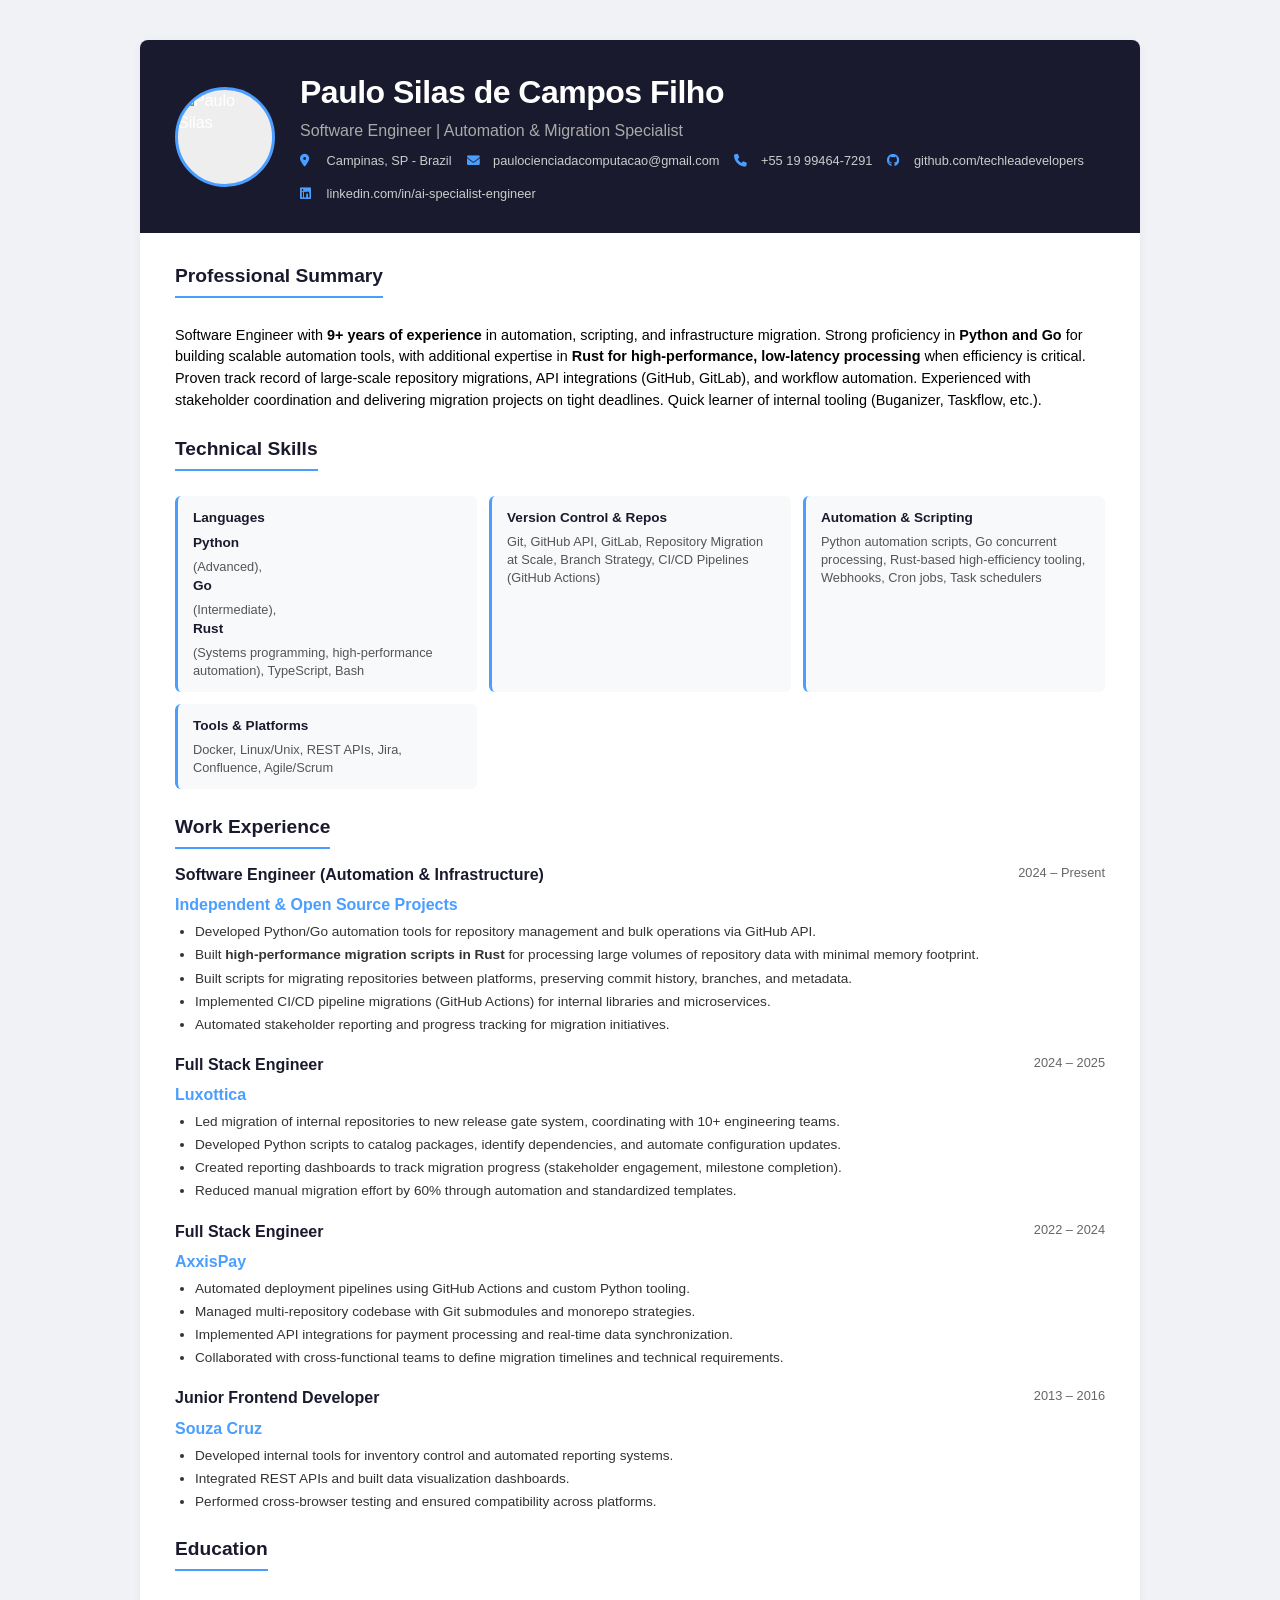
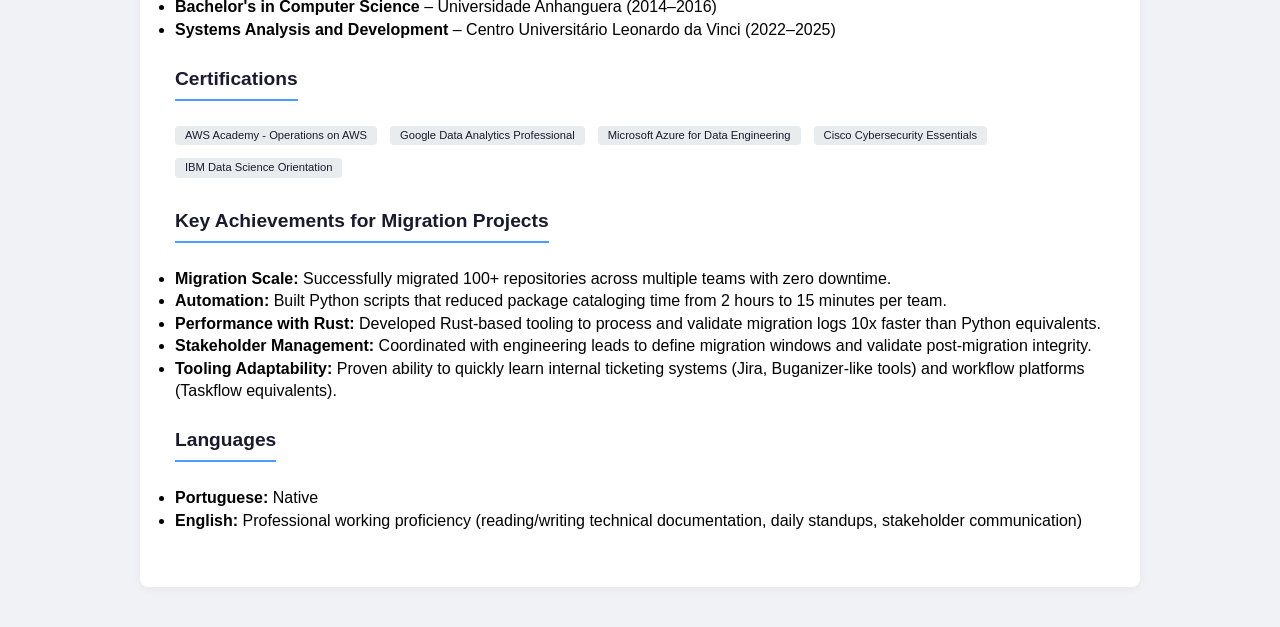
==== curri.html @ 2007a88d "chore: update curri.html" ====
<!DOCTYPE html>
<html lang="en">
<head>
    <meta charset="UTF-8">
    <meta name="viewport" content="width=device-width, initial-scale=1.0">
    <title>Paulo Silas - Software Engineer</title>
    <link rel="stylesheet" href="https://cdnjs.cloudflare.com/ajax/libs/font-awesome/6.0.0/css/all.min.css">
    <style>
        * { margin: 0; padding: 0; box-sizing: border-box; }
        body { font-family: 'Segoe UI', -apple-system, sans-serif; background: #f0f2f5; padding: 40px 20px; line-height: 1.4; }
        .container { max-width: 1000px; margin: 0 auto; background: white; border-radius: 8px; box-shadow: 0 2px 10px rgba(0,0,0,0.05); overflow: hidden; }
        
        /* Header com foto e borda redonda */
        .header { background: #1a1a2e; color: white; padding: 30px 35px; display: flex; gap: 25px; align-items: center; flex-wrap: wrap; }
        .profile-img { width: 100px; height: 100px; border-radius: 50%; object-fit: cover; border: 3px solid #4a9eff; background: #eee; }
        .header-info { flex: 1; }
        .header h1 { font-size: 2rem; font-weight: 600; letter-spacing: -0.5px; margin-bottom: 5px; }
        .header .title { font-size: 1rem; color: #aaa; font-weight: 400; margin-bottom: 10px; }
        .contact-info { display: flex; flex-wrap: wrap; gap: 15px; font-size: 0.8rem; color: #ccc; margin-top: 8px; }
        .contact-info i { width: 18px; color: #4a9eff; margin-right: 5px; }
        .contact-info a { color: #ccc; text-decoration: none; }
        .contact-info a:hover { color: white; }
        
        @media (max-width: 600px) {
            .header { flex-direction: column; text-align: center; }
            .contact-info { justify-content: center; }
        }
        
        .content { padding: 30px 35px; }
        
        h2 { font-size: 1.2rem; font-weight: 600; color: #1a1a2e; border-bottom: 2px solid #4a9eff; padding-bottom: 6px; margin: 20px 0 15px 0; display: inline-block; }
        h2:first-of-type { margin-top: 0; }
        
        .section { margin-bottom: 25px; }
        
        .job { margin-bottom: 20px; }
        .job-header { display: flex; justify-content: space-between; flex-wrap: wrap; margin-bottom: 8px; }
        .job-title { font-weight: 700; font-size: 1rem; color: #1a1a2e; }
        .job-company { font-weight: 600; color: #4a9eff; }
        .job-date { font-size: 0.8rem; color: #666; }
        .job ul { margin-left: 20px; margin-top: 6px; }
        .job li { font-size: 0.85rem; color: #333; margin-bottom: 4px; line-height: 1.4; }
        
        .skills-grid { display: grid; grid-template-columns: repeat(auto-fill, minmax(280px, 1fr)); gap: 12px; margin-top: 10px; }
        .skill-card { background: #f8f9fa; padding: 12px 15px; border-radius: 6px; border-left: 3px solid #4a9eff; }
        .skill-card strong { display: block; font-size: 0.85rem; color: #1a1a2e; margin-bottom: 6px; }
        .skill-card p { font-size: 0.8rem; color: #555; line-height: 1.4; }
        
        .badge { display: inline-block; background: #e9ecef; padding: 2px 10px; border-radius: 4px; font-size: 0.7rem; font-weight: 500; color: #1a1a2e; margin-right: 5px; margin-bottom: 5px; }
        
        hr { margin: 20px 0; border: none; border-top: 1px solid #e0e0e0; }
        
        @media (max-width: 600px) {
            .content { padding: 20px; }
            .job-header { flex-direction: column; }
        }
    </style>
</head>
<body>
<div class="container">
    <div class="header">
        <img class="profile-img" src="https://res.cloudinary.com/limpeja/image/upload/v1770667305/perfil_wntxvz.jpg" alt="Paulo Silas">
        <div class="header-info">
            <h1>Paulo Silas de Campos Filho</h1>
            <div class="title">Software Engineer | Automation & Migration Specialist</div>
            <div class="contact-info">
                <span><i class="fas fa-map-marker-alt"></i> Campinas, SP - Brazil</span>
                <span><i class="fas fa-envelope"></i> paulocienciadacomputacao@gmail.com</span>
                <span><i class="fas fa-phone"></i> +55 19 99464-7291</span>
                <span><i class="fab fa-github"></i> <a href="https://github.com/techleadevelopers">github.com/techleadevelopers</a></span>
                <span><i class="fab fa-linkedin"></i> <a href="https://linkedin.com/in/ai-specialist-engineer/">linkedin.com/in/ai-specialist-engineer</a></span>
            </div>
        </div>
    </div>

    <div class="content">
        <!-- Professional Summary - destacando Python, Go e RUST -->
        <div class="section">
            <h2>Professional Summary</h2>
            <p style="margin-top: 12px; font-size: 0.9rem; line-height: 1.5;">Software Engineer with <strong>9+ years of experience</strong> in automation, scripting, and infrastructure migration. Strong proficiency in <strong>Python and Go</strong> for building scalable automation tools, with additional expertise in <strong>Rust for high-performance, low-latency processing</strong> when efficiency is critical. Proven track record of large-scale repository migrations, API integrations (GitHub, GitLab), and workflow automation. Experienced with stakeholder coordination and delivering migration projects on tight deadlines. Quick learner of internal tooling (Buganizer, Taskflow, etc.).</p>
        </div>

        <!-- Technical Skills - adicionado Rust com ênfase em eficiência -->
        <div class="section">
            <h2>Technical Skills</h2>
            <div class="skills-grid">
                <div class="skill-card">
                    <strong>Languages</strong>
                    <p><strong>Python</strong> (Advanced), <strong>Go</strong> (Intermediate), <strong>Rust</strong> (Systems programming, high-performance automation), TypeScript, Bash</p>
                </div>
                <div class="skill-card">
                    <strong>Version Control & Repos</strong>
                    <p>Git, GitHub API, GitLab, Repository Migration at Scale, Branch Strategy, CI/CD Pipelines (GitHub Actions)</p>
                </div>
                <div class="skill-card">
                    <strong>Automation & Scripting</strong>
                    <p>Python automation scripts, Go concurrent processing, Rust-based high-efficiency tooling, Webhooks, Cron jobs, Task schedulers</p>
                </div>
                <div class="skill-card">
                    <strong>Tools & Platforms</strong>
                    <p>Docker, Linux/Unix, REST APIs, Jira, Confluence, Agile/Scrum</p>
                </div>
            </div>
        </div>

        <!-- Work Experience -->
        <div class="section">
            <h2>Work Experience</h2>
            
            <div class="job">
                <div class="job-header">
                    <span class="job-title">Software Engineer (Automation & Infrastructure)</span>
                    <span class="job-date">2024 – Present</span>
                </div>
                <div class="job-company">Independent & Open Source Projects</div>
                <ul>
                    <li>Developed Python/Go automation tools for repository management and bulk operations via GitHub API.</li>
                    <li>Built <strong>high-performance migration scripts in Rust</strong> for processing large volumes of repository data with minimal memory footprint.</li>
                    <li>Built scripts for migrating repositories between platforms, preserving commit history, branches, and metadata.</li>
                    <li>Implemented CI/CD pipeline migrations (GitHub Actions) for internal libraries and microservices.</li>
                    <li>Automated stakeholder reporting and progress tracking for migration initiatives.</li>
                </ul>
            </div>

            <div class="job">
                <div class="job-header">
                    <span class="job-title">Full Stack Engineer</span>
                    <span class="job-date">2024 – 2025</span>
                </div>
                <div class="job-company">Luxottica</div>
                <ul>
                    <li>Led migration of internal repositories to new release gate system, coordinating with 10+ engineering teams.</li>
                    <li>Developed Python scripts to catalog packages, identify dependencies, and automate configuration updates.</li>
                    <li>Created reporting dashboards to track migration progress (stakeholder engagement, milestone completion).</li>
                    <li>Reduced manual migration effort by 60% through automation and standardized templates.</li>
                </ul>
            </div>

            <div class="job">
                <div class="job-header">
                    <span class="job-title">Full Stack Engineer</span>
                    <span class="job-date">2022 – 2024</span>
                </div>
                <div class="job-company">AxxisPay</div>
                <ul>
                    <li>Automated deployment pipelines using GitHub Actions and custom Python tooling.</li>
                    <li>Managed multi-repository codebase with Git submodules and monorepo strategies.</li>
                    <li>Implemented API integrations for payment processing and real-time data synchronization.</li>
                    <li>Collaborated with cross-functional teams to define migration timelines and technical requirements.</li>
                </ul>
            </div>

            <div class="job">
                <div class="job-header">
                    <span class="job-title">Junior Frontend Developer</span>
                    <span class="job-date">2013 – 2016</span>
                </div>
                <div class="job-company">Souza Cruz</div>
                <ul>
                    <li>Developed internal tools for inventory control and automated reporting systems.</li>
                    <li>Integrated REST APIs and built data visualization dashboards.</li>
                    <li>Performed cross-browser testing and ensured compatibility across platforms.</li>
                </ul>
            </div>
        </div>

        <!-- Education -->
        <div class="section">
            <h2>Education</h2>
            <ul style="margin-top: 10px;">
                <li><strong>Bachelor's in Computer Science</strong> – Universidade Anhanguera (2014–2016)</li>
                <li><strong>Systems Analysis and Development</strong> – Centro Universitário Leonardo da Vinci (2022–2025)</li>
            </ul>
        </div>

        <!-- Certifications -->
        <div class="section">
            <h2>Certifications</h2>
            <div style="display: flex; flex-wrap: wrap; gap: 8px; margin-top: 10px;">
                <span class="badge">AWS Academy - Operations on AWS</span>
                <span class="badge">Google Data Analytics Professional</span>
                <span class="badge">Microsoft Azure for Data Engineering</span>
                <span class="badge">Cisco Cybersecurity Essentials</span>
                <span class="badge">IBM Data Science Orientation</span>
            </div>
        </div>

        <!-- Key Achievements -->
        <div class="section">
            <h2>Key Achievements for Migration Projects</h2>
            <ul style="margin-top: 10px;">
                <li><strong>Migration Scale:</strong> Successfully migrated 100+ repositories across multiple teams with zero downtime.</li>
                <li><strong>Automation:</strong> Built Python scripts that reduced package cataloging time from 2 hours to 15 minutes per team.</li>
                <li><strong>Performance with Rust:</strong> Developed Rust-based tooling to process and validate migration logs 10x faster than Python equivalents.</li>
                <li><strong>Stakeholder Management:</strong> Coordinated with engineering leads to define migration windows and validate post-migration integrity.</li>
                <li><strong>Tooling Adaptability:</strong> Proven ability to quickly learn internal ticketing systems (Jira, Buganizer-like tools) and workflow platforms (Taskflow equivalents).</li>
            </ul>
        </div>

        <!-- Languages -->
        <div class="section">
            <h2>Languages</h2>
            <ul style="margin-top: 10px;">
                <li><strong>Portuguese:</strong> Native</li>
                <li><strong>English:</strong> Professional working proficiency (reading/writing technical documentation, daily standups, stakeholder communication)</li>
            </ul>
        </div>
    </div>
</div>
</body>
</html>
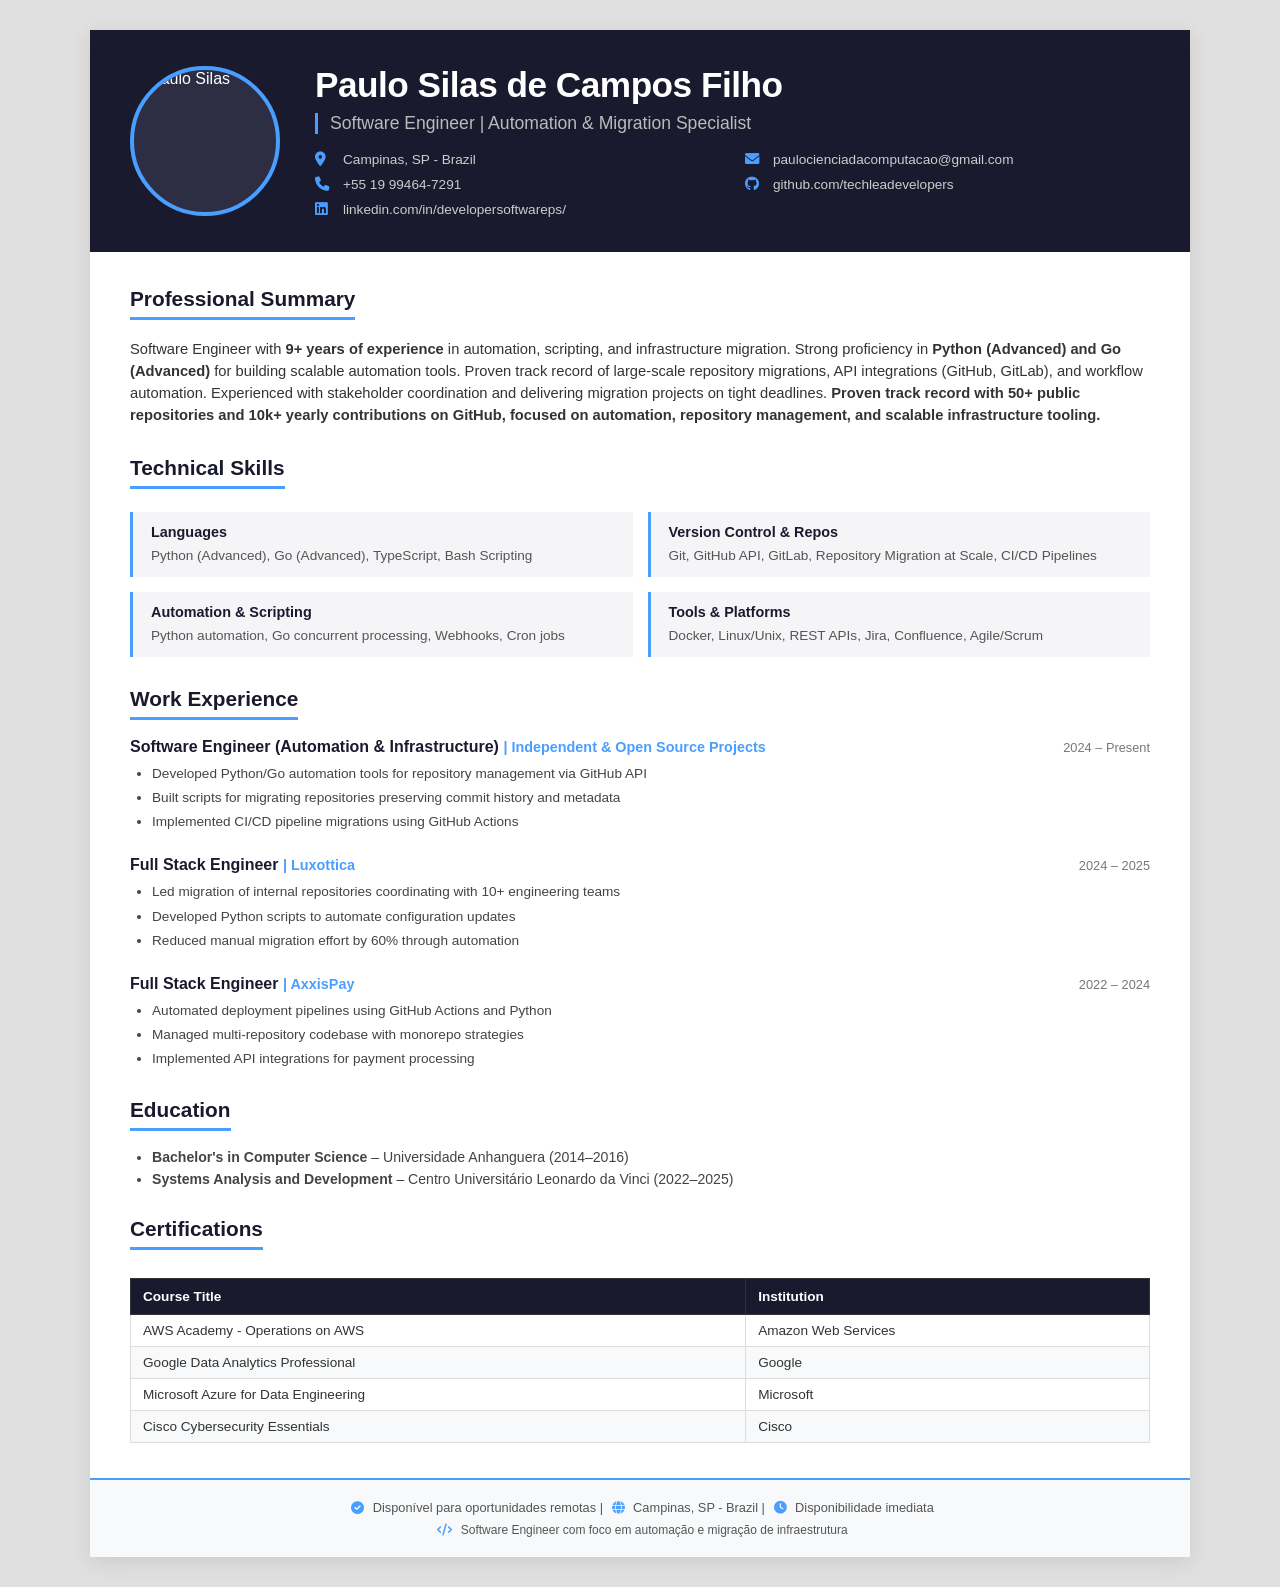
==== commit ae194341: "chore: update curri.html" ====
--- a/curri.html
+++ b/curri.html
@@ -1,211 +1,492 @@
 <!DOCTYPE html>
-<html lang="en">
+<html lang="pt-br">
 <head>
     <meta charset="UTF-8">
     <meta name="viewport" content="width=device-width, initial-scale=1.0">
     <title>Paulo Silas - Software Engineer</title>
     <link rel="stylesheet" href="https://cdnjs.cloudflare.com/ajax/libs/font-awesome/6.0.0/css/all.min.css">
     <style>
-        * { margin: 0; padding: 0; box-sizing: border-box; }
-        body { font-family: 'Segoe UI', -apple-system, sans-serif; background: #f0f2f5; padding: 40px 20px; line-height: 1.4; }
-        .container { max-width: 1000px; margin: 0 auto; background: white; border-radius: 8px; box-shadow: 0 2px 10px rgba(0,0,0,0.05); overflow: hidden; }
-        
-        /* Header com foto e borda redonda */
-        .header { background: #1a1a2e; color: white; padding: 30px 35px; display: flex; gap: 25px; align-items: center; flex-wrap: wrap; }
-        .profile-img { width: 100px; height: 100px; border-radius: 50%; object-fit: cover; border: 3px solid #4a9eff; background: #eee; }
-        .header-info { flex: 1; }
-        .header h1 { font-size: 2rem; font-weight: 600; letter-spacing: -0.5px; margin-bottom: 5px; }
-        .header .title { font-size: 1rem; color: #aaa; font-weight: 400; margin-bottom: 10px; }
-        .contact-info { display: flex; flex-wrap: wrap; gap: 15px; font-size: 0.8rem; color: #ccc; margin-top: 8px; }
-        .contact-info i { width: 18px; color: #4a9eff; margin-right: 5px; }
-        .contact-info a { color: #ccc; text-decoration: none; }
-        .contact-info a:hover { color: white; }
-        
-        @media (max-width: 600px) {
-            .header { flex-direction: column; text-align: center; }
-            .contact-info { justify-content: center; }
-        }
-        
-        .content { padding: 30px 35px; }
-        
-        h2 { font-size: 1.2rem; font-weight: 600; color: #1a1a2e; border-bottom: 2px solid #4a9eff; padding-bottom: 6px; margin: 20px 0 15px 0; display: inline-block; }
-        h2:first-of-type { margin-top: 0; }
-        
-        .section { margin-bottom: 25px; }
-        
-        .job { margin-bottom: 20px; }
-        .job-header { display: flex; justify-content: space-between; flex-wrap: wrap; margin-bottom: 8px; }
-        .job-title { font-weight: 700; font-size: 1rem; color: #1a1a2e; }
-        .job-company { font-weight: 600; color: #4a9eff; }
-        .job-date { font-size: 0.8rem; color: #666; }
-        .job ul { margin-left: 20px; margin-top: 6px; }
-        .job li { font-size: 0.85rem; color: #333; margin-bottom: 4px; line-height: 1.4; }
-        
-        .skills-grid { display: grid; grid-template-columns: repeat(auto-fill, minmax(280px, 1fr)); gap: 12px; margin-top: 10px; }
-        .skill-card { background: #f8f9fa; padding: 12px 15px; border-radius: 6px; border-left: 3px solid #4a9eff; }
-        .skill-card strong { display: block; font-size: 0.85rem; color: #1a1a2e; margin-bottom: 6px; }
-        .skill-card p { font-size: 0.8rem; color: #555; line-height: 1.4; }
-        
-        .badge { display: inline-block; background: #e9ecef; padding: 2px 10px; border-radius: 4px; font-size: 0.7rem; font-weight: 500; color: #1a1a2e; margin-right: 5px; margin-bottom: 5px; }
-        
-        hr { margin: 20px 0; border: none; border-top: 1px solid #e0e0e0; }
-        
-        @media (max-width: 600px) {
-            .content { padding: 20px; }
-            .job-header { flex-direction: column; }
+        * {
+            margin: 0;
+            padding: 0;
+            box-sizing: border-box;
+        }
+
+        body {
+            font-family: 'Segoe UI', Tahoma, Geneva, Verdana, sans-serif;
+            background: #e0e0e0;
+            padding: 30px 20px;
+        }
+
+        .container {
+            max-width: 1100px;
+            margin: 0 auto;
+            background: white;
+            box-shadow: 0 5px 20px rgba(0,0,0,0.1);
+        }
+
+        .header {
+            background: #1a1a2e;
+            color: white;
+            padding: 35px 40px;
+            display: flex;
+            align-items: center;
+            gap: 35px;
+            flex-wrap: nowrap;
+        }
+
+        .profile-photo {
+            width: 150px;
+            height: 150px;
+            border-radius: 50%;
+            object-fit: cover;
+            border: 4px solid #4a9eff;
+            background: #2d2d44;
+            flex-shrink: 0;
+        }
+
+        .header-info {
+            flex: 1;
+        }
+
+        .header-info h1 {
+            font-size: 2.2rem;
+            margin-bottom: 8px;
+            letter-spacing: -0.5px;
+        }
+
+        .header-info .title {
+            font-size: 1.1rem;
+            color: #bbbbbb;
+            margin-bottom: 18px;
+            border-left: 3px solid #4a9eff;
+            padding-left: 12px;
+        }
+
+        .contacts {
+            display: grid;
+            grid-template-columns: repeat(2, 1fr);
+            gap: 10px 25px;
+            font-size: 0.85rem;
+        }
+
+        .contacts span {
+            display: flex;
+            align-items: center;
+            gap: 8px;
+            color: #cccccc;
+        }
+
+        .contacts i {
+            width: 20px;
+            color: #4a9eff;
+            font-size: 0.9rem;
+        }
+
+        .contacts a {
+            color: #cccccc;
+            text-decoration: none;
+        }
+
+        .content {
+            padding: 35px 40px;
+        }
+
+        .section {
+            margin-bottom: 30px;
+        }
+
+        .section h2 {
+            font-size: 1.3rem;
+            color: #1a1a2e;
+            border-bottom: 3px solid #4a9eff;
+            padding-bottom: 6px;
+            display: inline-block;
+            margin-bottom: 18px;
+        }
+
+        .section p {
+            color: #333;
+            line-height: 1.5;
+            font-size: 0.92rem;
+        }
+
+        .skills-grid {
+            display: grid;
+            grid-template-columns: repeat(2, 1fr);
+            gap: 15px;
+            margin-top: 5px;
+        }
+
+        .skill-item {
+            background: #f5f5f7;
+            padding: 12px 18px;
+            border-left: 3px solid #4a9eff;
+        }
+
+        .skill-item strong {
+            display: block;
+            color: #1a1a2e;
+            margin-bottom: 6px;
+            font-size: 0.9rem;
+        }
+
+        .skill-item p {
+            font-size: 0.85rem;
+            color: #555;
+            line-height: 1.4;
+        }
+
+        .job {
+            margin-bottom: 25px;
+        }
+
+        .job-header {
+            display: flex;
+            justify-content: space-between;
+            align-items: baseline;
+            flex-wrap: wrap;
+            margin-bottom: 5px;
+        }
+
+        .job-title {
+            font-weight: 700;
+            font-size: 1rem;
+            color: #1a1a2e;
+        }
+
+        .job-company {
+            color: #4a9eff;
+            font-weight: 600;
+            font-size: 0.9rem;
+        }
+
+        .job-date {
+            color: #777;
+            font-size: 0.8rem;
+        }
+
+        .job ul {
+            margin-left: 22px;
+            margin-top: 8px;
+        }
+
+        .job li {
+            font-size: 0.85rem;
+            color: #444;
+            margin-bottom: 5px;
+            line-height: 1.4;
+        }
+
+        .cert-table {
+            width: 100%;
+            border-collapse: collapse;
+            margin-top: 10px;
+        }
+
+        .cert-table th {
+            background: #1a1a2e;
+            color: white;
+            padding: 10px 12px;
+            text-align: left;
+            font-weight: 600;
+            font-size: 0.85rem;
+            border: 1px solid #333;
+        }
+
+        .cert-table td {
+            border: 1px solid #ddd;
+            padding: 8px 12px;
+            font-size: 0.85rem;
+            color: #333;
+        }
+
+        .cert-table tr:nth-child(even) {
+            background: #f8f9fa;
+        }
+
+        ul {
+            margin-left: 22px;
+        }
+
+        li {
+            margin-bottom: 6px;
+            color: #444;
+            font-size: 0.88rem;
+        }
+
+        .final-footer {
+            margin-top: 35px;
+            padding-top: 20px;
+            border-top: 2px solid #4a9eff;
+            text-align: center;
+            background: #f8f9fa;
+            margin-bottom: -35px;
+            margin-left: -40px;
+            margin-right: -40px;
+            padding-bottom: 20px;
+        }
+
+        .final-footer p {
+            font-size: 0.8rem;
+            color: #555;
+        }
+
+        .final-footer i {
+            color: #4a9eff;
+            margin: 0 5px;
+        }
+
+        @media print {
+            body {
+                background: white;
+                padding: 0;
+                margin: 0;
+            }
+
+            .container {
+                box-shadow: none;
+                max-width: 100%;
+            }
+
+            .header {
+                -webkit-print-color-adjust: exact;
+                print-color-adjust: exact;
+                background: #1a1a2e !important;
+                padding: 25px 35px !important;
+            }
+
+            .profile-photo {
+                -webkit-print-color-adjust: exact;
+                print-color-adjust: exact;
+            }
+
+            .header, .header-info h1, .title, .contacts span, .contacts a {
+                -webkit-print-color-adjust: exact;
+                print-color-adjust: exact;
+            }
+
+            .content {
+                padding: 25px 35px !important;
+            }
+
+            .section {
+                break-inside: avoid;
+                margin-bottom: 20px;
+            }
+
+            .job {
+                break-inside: avoid;
+            }
+
+            .cert-table th {
+                background: #1a1a2e !important;
+                -webkit-print-color-adjust: exact;
+                print-color-adjust: exact;
+            }
+
+            .final-footer {
+                -webkit-print-color-adjust: exact;
+                print-color-adjust: exact;
+                background: #f8f9fa !important;
+            }
+
+            @page {
+                margin: 1.5cm;
+                size: A4;
+            }
+
+            body, p, li {
+                font-size: 10pt !important;
+            }
+
+            h1 {
+                font-size: 18pt !important;
+            }
+
+            h2 {
+                font-size: 13pt !important;
+            }
+        }
+
+        @media (max-width: 700px) {
+            .header {
+                flex-direction: column;
+                text-align: center;
+                padding: 25px;
+            }
+
+            .contacts {
+                grid-template-columns: 1fr;
+                text-align: left;
+            }
+
+            .skills-grid {
+                grid-template-columns: 1fr;
+            }
+
+            .content {
+                padding: 25px;
+            }
+
+            .final-footer {
+                margin-left: -25px;
+                margin-right: -25px;
+            }
+            
+            .cert-table {
+                font-size: 0.75rem;
+            }
+            
+            .cert-table th, .cert-table td {
+                padding: 6px 8px;
+            }
         }
     </style>
 </head>
 <body>
-<div class="container">
-    <div class="header">
-        <img class="profile-img" src="https://res.cloudinary.com/limpeja/image/upload/v1770667305/perfil_wntxvz.jpg" alt="Paulo Silas">
-        <div class="header-info">
-            <h1>Paulo Silas de Campos Filho</h1>
-            <div class="title">Software Engineer | Automation & Migration Specialist</div>
-            <div class="contact-info">
-                <span><i class="fas fa-map-marker-alt"></i> Campinas, SP - Brazil</span>
-                <span><i class="fas fa-envelope"></i> paulocienciadacomputacao@gmail.com</span>
-                <span><i class="fas fa-phone"></i> +55 19 99464-7291</span>
-                <span><i class="fab fa-github"></i> <a href="https://github.com/techleadevelopers">github.com/techleadevelopers</a></span>
-                <span><i class="fab fa-linkedin"></i> <a href="https://linkedin.com/in/ai-specialist-engineer/">linkedin.com/in/ai-specialist-engineer</a></span>
+    <div class="container">
+        <div class="header">
+            <img src="https://res.cloudinary.com/limpeja/image/upload/v1770667525/perfil_ehgy4u.jpg" alt="Paulo Silas" class="profile-photo">
+            <div class="header-info">
+                <h1>Paulo Silas de Campos Filho</h1>
+                <div class="title">Software Engineer | Automation & Migration Specialist</div>
+                <div class="contacts">
+                    <span><i class="fas fa-map-marker-alt"></i> Campinas, SP - Brazil</span>
+                    <span><i class="fas fa-envelope"></i> paulocienciadacomputacao@gmail.com</span>
+                    <span><i class="fas fa-phone"></i> +55 19 99464-7291</span>
+                    <span><i class="fab fa-github"></i> github.com/techleadevelopers</span>
+                    <span><i class="fab fa-linkedin"></i> linkedin.com/in/developersoftwareps/</span>
+                </div>
+            </div>
+        </div>
+
+        <div class="content">
+            <div class="section">
+                <h2>Professional Summary</h2>
+                <p>Software Engineer with <strong>9+ years of experience</strong> in automation, scripting, and infrastructure migration. Strong proficiency in <strong>Python (Advanced) and Go (Advanced)</strong> for building scalable automation tools. Proven track record of large-scale repository migrations, API integrations (GitHub, GitLab), and workflow automation. Experienced with stakeholder coordination and delivering migration projects on tight deadlines. <strong>Proven track record with 50+ public repositories and 10k+ yearly contributions on GitHub, focused on automation, repository management, and scalable infrastructure tooling.</strong></p>
+            </div>
+
+            <div class="section">
+                <h2>Technical Skills</h2>
+                <div class="skills-grid">
+                    <div class="skill-item">
+                        <strong>Languages</strong>
+                        <p>Python (Advanced), Go (Advanced), TypeScript, Bash Scripting</p>
+                    </div>
+                    <div class="skill-item">
+                        <strong>Version Control & Repos</strong>
+                        <p>Git, GitHub API, GitLab, Repository Migration at Scale, CI/CD Pipelines</p>
+                    </div>
+                    <div class="skill-item">
+                        <strong>Automation & Scripting</strong>
+                        <p>Python automation, Go concurrent processing, Webhooks, Cron jobs</p>
+                    </div>
+                    <div class="skill-item">
+                        <strong>Tools & Platforms</strong>
+                        <p>Docker, Linux/Unix, REST APIs, Jira, Confluence, Agile/Scrum</p>
+                    </div>
+                </div>
+            </div>
+
+            <div class="section">
+                <h2>Work Experience</h2>
+                
+                <div class="job">
+                    <div class="job-header">
+                        <div>
+                            <span class="job-title">Software Engineer (Automation & Infrastructure)</span>
+                            <span class="job-company"> | Independent & Open Source Projects</span>
+                        </div>
+                        <span class="job-date">2024 – Present</span>
+                    </div>
+                    <ul>
+                        <li>Developed Python/Go automation tools for repository management via GitHub API</li>
+                        <li>Built scripts for migrating repositories preserving commit history and metadata</li>
+                        <li>Implemented CI/CD pipeline migrations using GitHub Actions</li>
+                    </ul>
+                </div>
+
+                <div class="job">
+                    <div class="job-header">
+                        <div>
+                            <span class="job-title">Full Stack Engineer</span>
+                            <span class="job-company"> | Luxottica</span>
+                        </div>
+                        <span class="job-date">2024 – 2025</span>
+                    </div>
+                    <ul>
+                        <li>Led migration of internal repositories coordinating with 10+ engineering teams</li>
+                        <li>Developed Python scripts to automate configuration updates</li>
+                        <li>Reduced manual migration effort by 60% through automation</li>
+                    </ul>
+                </div>
+
+                <div class="job">
+                    <div class="job-header">
+                        <div>
+                            <span class="job-title">Full Stack Engineer</span>
+                            <span class="job-company"> | AxxisPay</span>
+                        </div>
+                        <span class="job-date">2022 – 2024</span>
+                    </div>
+                    <ul>
+                        <li>Automated deployment pipelines using GitHub Actions and Python</li>
+                        <li>Managed multi-repository codebase with monorepo strategies</li>
+                        <li>Implemented API integrations for payment processing</li>
+                    </ul>
+                </div>
+            </div>
+
+            <div class="section">
+                <h2>Education</h2>
+                <ul>
+                    <li><strong>Bachelor's in Computer Science</strong> – Universidade Anhanguera (2014–2016)</li>
+                    <li><strong>Systems Analysis and Development</strong> – Centro Universitário Leonardo da Vinci (2022–2025)</li>
+                </ul>
+            </div>
+
+            <div class="section">
+                <h2>Certifications</h2>
+                <table class="cert-table">
+                    <thead>
+                        <tr>
+                            <th>Course Title</th>
+                            <th>Institution</th>
+                        </tr>
+                    </thead>
+                    <tbody>
+                        <tr>
+                            <td>AWS Academy - Operations on AWS</td>
+                            <td>Amazon Web Services</td>
+                        </tr>
+                        <tr>
+                            <td>Google Data Analytics Professional</td>
+                            <td>Google</td>
+                        </tr>
+                        <tr>
+                            <td>Microsoft Azure for Data Engineering</td>
+                            <td>Microsoft</td>
+                        </tr>
+                        <tr>
+                            <td>Cisco Cybersecurity Essentials</td>
+                            <td>Cisco</td>
+                        </tr>
+                    </tbody>
+                </table>
+            </div>
+
+            <div class="final-footer">
+                <p>
+                    <i class="fas fa-check-circle"></i> Disponível para oportunidades remotas 
+                    | <i class="fas fa-globe"></i> Campinas, SP - Brazil 
+                    | <i class="fas fa-clock"></i> Disponibilidade imediata
+                </p>
+                <p style="margin-top: 8px; font-size: 0.75rem;">
+                    <i class="fas fa-code"></i> Software Engineer com foco em automação e migração de infraestrutura
+                </p>
             </div>
         </div>
     </div>
-
-    <div class="content">
-        <!-- Professional Summary - destacando Python, Go e RUST -->
-        <div class="section">
-            <h2>Professional Summary</h2>
-            <p style="margin-top: 12px; font-size: 0.9rem; line-height: 1.5;">Software Engineer with <strong>9+ years of experience</strong> in automation, scripting, and infrastructure migration. Strong proficiency in <strong>Python and Go</strong> for building scalable automation tools, with additional expertise in <strong>Rust for high-performance, low-latency processing</strong> when efficiency is critical. Proven track record of large-scale repository migrations, API integrations (GitHub, GitLab), and workflow automation. Experienced with stakeholder coordination and delivering migration projects on tight deadlines. Quick learner of internal tooling (Buganizer, Taskflow, etc.).</p>
-        </div>
-
-        <!-- Technical Skills - adicionado Rust com ênfase em eficiência -->
-        <div class="section">
-            <h2>Technical Skills</h2>
-            <div class="skills-grid">
-                <div class="skill-card">
-                    <strong>Languages</strong>
-                    <p><strong>Python</strong> (Advanced), <strong>Go</strong> (Intermediate), <strong>Rust</strong> (Systems programming, high-performance automation), TypeScript, Bash</p>
-                </div>
-                <div class="skill-card">
-                    <strong>Version Control & Repos</strong>
-                    <p>Git, GitHub API, GitLab, Repository Migration at Scale, Branch Strategy, CI/CD Pipelines (GitHub Actions)</p>
-                </div>
-                <div class="skill-card">
-                    <strong>Automation & Scripting</strong>
-                    <p>Python automation scripts, Go concurrent processing, Rust-based high-efficiency tooling, Webhooks, Cron jobs, Task schedulers</p>
-                </div>
-                <div class="skill-card">
-                    <strong>Tools & Platforms</strong>
-                    <p>Docker, Linux/Unix, REST APIs, Jira, Confluence, Agile/Scrum</p>
-                </div>
-            </div>
-        </div>
-
-        <!-- Work Experience -->
-        <div class="section">
-            <h2>Work Experience</h2>
-            
-            <div class="job">
-                <div class="job-header">
-                    <span class="job-title">Software Engineer (Automation & Infrastructure)</span>
-                    <span class="job-date">2024 – Present</span>
-                </div>
-                <div class="job-company">Independent & Open Source Projects</div>
-                <ul>
-                    <li>Developed Python/Go automation tools for repository management and bulk operations via GitHub API.</li>
-                    <li>Built <strong>high-performance migration scripts in Rust</strong> for processing large volumes of repository data with minimal memory footprint.</li>
-                    <li>Built scripts for migrating repositories between platforms, preserving commit history, branches, and metadata.</li>
-                    <li>Implemented CI/CD pipeline migrations (GitHub Actions) for internal libraries and microservices.</li>
-                    <li>Automated stakeholder reporting and progress tracking for migration initiatives.</li>
-                </ul>
-            </div>
-
-            <div class="job">
-                <div class="job-header">
-                    <span class="job-title">Full Stack Engineer</span>
-                    <span class="job-date">2024 – 2025</span>
-                </div>
-                <div class="job-company">Luxottica</div>
-                <ul>
-                    <li>Led migration of internal repositories to new release gate system, coordinating with 10+ engineering teams.</li>
-                    <li>Developed Python scripts to catalog packages, identify dependencies, and automate configuration updates.</li>
-                    <li>Created reporting dashboards to track migration progress (stakeholder engagement, milestone completion).</li>
-                    <li>Reduced manual migration effort by 60% through automation and standardized templates.</li>
-                </ul>
-            </div>
-
-            <div class="job">
-                <div class="job-header">
-                    <span class="job-title">Full Stack Engineer</span>
-                    <span class="job-date">2022 – 2024</span>
-                </div>
-                <div class="job-company">AxxisPay</div>
-                <ul>
-                    <li>Automated deployment pipelines using GitHub Actions and custom Python tooling.</li>
-                    <li>Managed multi-repository codebase with Git submodules and monorepo strategies.</li>
-                    <li>Implemented API integrations for payment processing and real-time data synchronization.</li>
-                    <li>Collaborated with cross-functional teams to define migration timelines and technical requirements.</li>
-                </ul>
-            </div>
-
-            <div class="job">
-                <div class="job-header">
-                    <span class="job-title">Junior Frontend Developer</span>
-                    <span class="job-date">2013 – 2016</span>
-                </div>
-                <div class="job-company">Souza Cruz</div>
-                <ul>
-                    <li>Developed internal tools for inventory control and automated reporting systems.</li>
-                    <li>Integrated REST APIs and built data visualization dashboards.</li>
-                    <li>Performed cross-browser testing and ensured compatibility across platforms.</li>
-                </ul>
-            </div>
-        </div>
-
-        <!-- Education -->
-        <div class="section">
-            <h2>Education</h2>
-            <ul style="margin-top: 10px;">
-                <li><strong>Bachelor's in Computer Science</strong> – Universidade Anhanguera (2014–2016)</li>
-                <li><strong>Systems Analysis and Development</strong> – Centro Universitário Leonardo da Vinci (2022–2025)</li>
-            </ul>
-        </div>
-
-        <!-- Certifications -->
-        <div class="section">
-            <h2>Certifications</h2>
-            <div style="display: flex; flex-wrap: wrap; gap: 8px; margin-top: 10px;">
-                <span class="badge">AWS Academy - Operations on AWS</span>
-                <span class="badge">Google Data Analytics Professional</span>
-                <span class="badge">Microsoft Azure for Data Engineering</span>
-                <span class="badge">Cisco Cybersecurity Essentials</span>
-                <span class="badge">IBM Data Science Orientation</span>
-            </div>
-        </div>
-
-        <!-- Key Achievements -->
-        <div class="section">
-            <h2>Key Achievements for Migration Projects</h2>
-            <ul style="margin-top: 10px;">
-                <li><strong>Migration Scale:</strong> Successfully migrated 100+ repositories across multiple teams with zero downtime.</li>
-                <li><strong>Automation:</strong> Built Python scripts that reduced package cataloging time from 2 hours to 15 minutes per team.</li>
-                <li><strong>Performance with Rust:</strong> Developed Rust-based tooling to process and validate migration logs 10x faster than Python equivalents.</li>
-                <li><strong>Stakeholder Management:</strong> Coordinated with engineering leads to define migration windows and validate post-migration integrity.</li>
-                <li><strong>Tooling Adaptability:</strong> Proven ability to quickly learn internal ticketing systems (Jira, Buganizer-like tools) and workflow platforms (Taskflow equivalents).</li>
-            </ul>
-        </div>
-
-        <!-- Languages -->
-        <div class="section">
-            <h2>Languages</h2>
-            <ul style="margin-top: 10px;">
-                <li><strong>Portuguese:</strong> Native</li>
-                <li><strong>English:</strong> Professional working proficiency (reading/writing technical documentation, daily standups, stakeholder communication)</li>
-            </ul>
-        </div>
-    </div>
-</div>
 </body>
 </html>
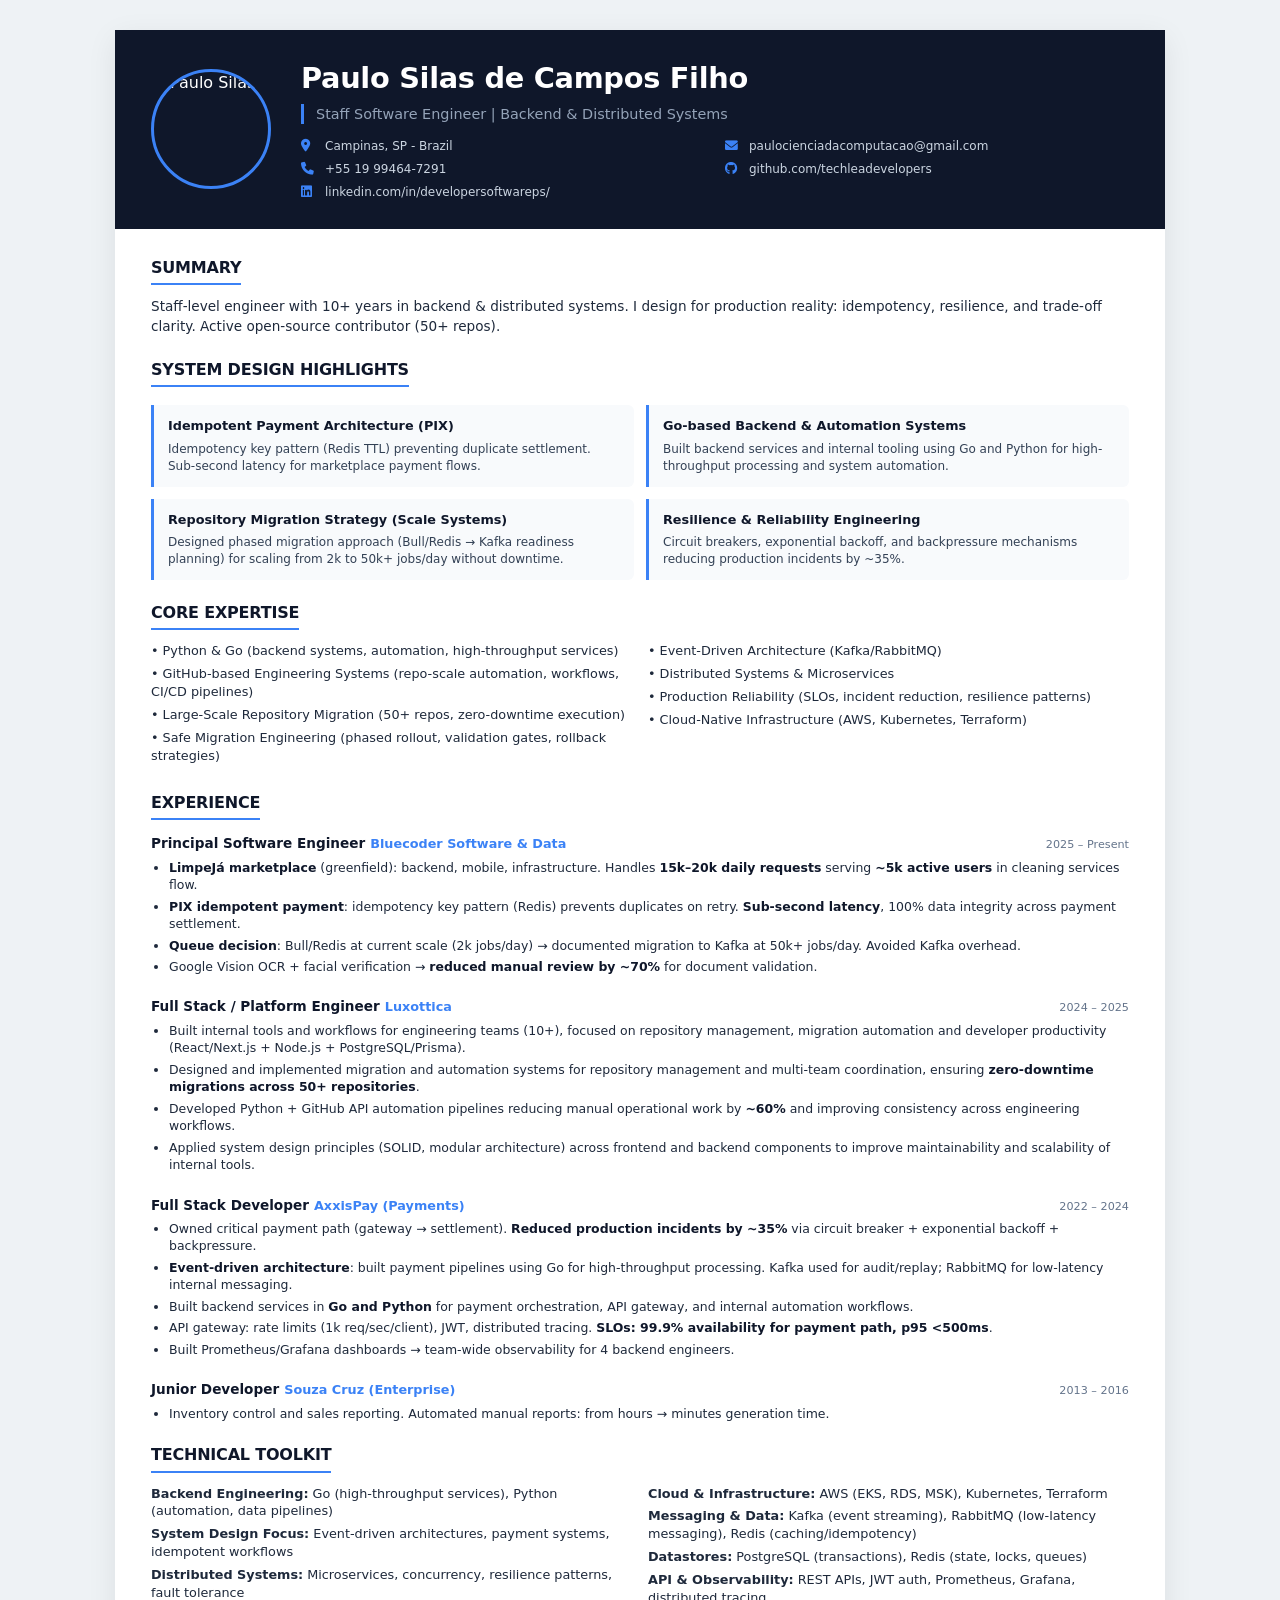
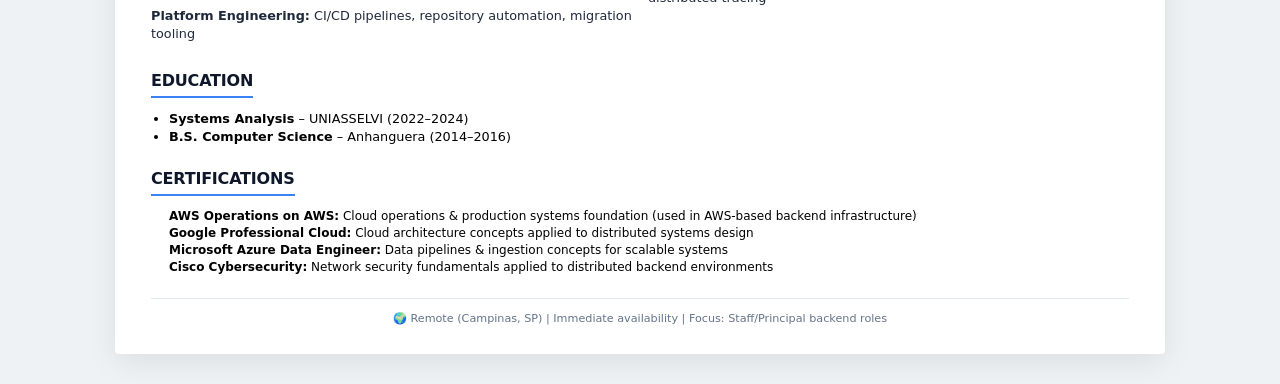
==== commit cbc3d6e1: "chore: update curri.html" ====
--- a/curri.html
+++ b/curri.html
@@ -1,9 +1,9 @@
 <!DOCTYPE html>
-<html lang="pt-br">
+<html lang="en">
 <head>
     <meta charset="UTF-8">
     <meta name="viewport" content="width=device-width, initial-scale=1.0">
-    <title>Paulo Silas - Software Engineer</title>
+    <title>Paulo Silas - Staff Software Engineer | System Design Focus</title>
     <link rel="stylesheet" href="https://cdnjs.cloudflare.com/ajax/libs/font-awesome/6.0.0/css/all.min.css">
     <style>
         * {
@@ -11,482 +11,409 @@
             padding: 0;
             box-sizing: border-box;
         }
-
         body {
-            font-family: 'Segoe UI', Tahoma, Geneva, Verdana, sans-serif;
-            background: #e0e0e0;
+            font-family: 'Segoe UI', 'Roboto', system-ui, -apple-system, sans-serif;
+            background: #eef2f5;
             padding: 30px 20px;
-        }
-
+            line-height: 1.4;
+        }
         .container {
-            max-width: 1100px;
+            max-width: 1050px;
             margin: 0 auto;
             background: white;
-            box-shadow: 0 5px 20px rgba(0,0,0,0.1);
-        }
-
+            box-shadow: 0 8px 30px rgba(0,0,0,0.08);
+            border-radius: 4px;
+        }
+        /* Header refined - less heavy */
         .header {
-            background: #1a1a2e;
+            background: #0f172a;
             color: white;
-            padding: 35px 40px;
+            padding: 28px 36px;
             display: flex;
             align-items: center;
-            gap: 35px;
+            gap: 30px;
             flex-wrap: nowrap;
         }
-
         .profile-photo {
-            width: 150px;
-            height: 150px;
+            width: 120px;
+            height: 120px;
             border-radius: 50%;
             object-fit: cover;
-            border: 4px solid #4a9eff;
-            background: #2d2d44;
+            border: 3px solid #3b82f6;
             flex-shrink: 0;
         }
-
         .header-info {
             flex: 1;
         }
-
         .header-info h1 {
-            font-size: 2.2rem;
-            margin-bottom: 8px;
-            letter-spacing: -0.5px;
-        }
-
+            font-size: 1.8rem;
+            font-weight: 600;
+            letter-spacing: -0.3px;
+            margin-bottom: 6px;
+        }
         .header-info .title {
-            font-size: 1.1rem;
-            color: #bbbbbb;
-            margin-bottom: 18px;
-            border-left: 3px solid #4a9eff;
+            font-size: 0.9rem;
+            color: #94a3b8;
+            margin-bottom: 14px;
+            border-left: 3px solid #3b82f6;
             padding-left: 12px;
-        }
-
+            font-weight: 500;
+        }
         .contacts {
             display: grid;
             grid-template-columns: repeat(2, 1fr);
-            gap: 10px 25px;
-            font-size: 0.85rem;
-        }
-
+            gap: 6px 20px;
+            font-size: 0.75rem;
+        }
         .contacts span {
             display: flex;
             align-items: center;
             gap: 8px;
-            color: #cccccc;
-        }
-
+            color: #cbd5e1;
+        }
         .contacts i {
-            width: 20px;
-            color: #4a9eff;
-            font-size: 0.9rem;
-        }
-
-        .contacts a {
-            color: #cccccc;
-            text-decoration: none;
-        }
-
+            width: 16px;
+            font-size: 0.8rem;
+            color: #3b82f6;
+        }
+        /* Content */
         .content {
-            padding: 35px 40px;
-        }
-
+            padding: 28px 36px;
+        }
         .section {
-            margin-bottom: 30px;
-        }
-
+            margin-bottom: 22px;
+        }
         .section h2 {
-            font-size: 1.3rem;
-            color: #1a1a2e;
-            border-bottom: 3px solid #4a9eff;
-            padding-bottom: 6px;
+            font-size: 1rem;
+            font-weight: 600;
+            color: #0f172a;
+            border-bottom: 2px solid #3b82f6;
+            padding-bottom: 4px;
             display: inline-block;
-            margin-bottom: 18px;
-        }
-
-        .section p {
-            color: #333;
-            line-height: 1.5;
-            font-size: 0.92rem;
-        }
-
-        .skills-grid {
+            margin-bottom: 12px;
+            letter-spacing: -0.2px;
+        }
+        /* Summary compact */
+        .summary-text {
+            color: #1e293b;
+            font-size: 0.85rem;
+            line-height: 1.45;
+            margin-bottom: 0;
+        }
+        /* HIGHLIGHTS - the new star section */
+        .highlights-grid {
             display: grid;
             grid-template-columns: repeat(2, 1fr);
-            gap: 15px;
-            margin-top: 5px;
-        }
-
-        .skill-item {
-            background: #f5f5f7;
-            padding: 12px 18px;
-            border-left: 3px solid #4a9eff;
-        }
-
-        .skill-item strong {
+            gap: 12px;
+            margin: 6px 0 4px;
+        }
+        .highlight-card {
+            background: #f8fafc;
+            border-left: 3px solid #3b82f6;
+            padding: 12px 14px;
+            border-radius: 0 6px 6px 0;
+        }
+        .highlight-card strong {
+            font-size: 0.8rem;
+            color: #0f172a;
             display: block;
-            color: #1a1a2e;
             margin-bottom: 6px;
-            font-size: 0.9rem;
-        }
-
-        .skill-item p {
-            font-size: 0.85rem;
-            color: #555;
+            font-weight: 700;
+        }
+        .highlight-card p {
+            font-size: 0.75rem;
+            color: #334155;
             line-height: 1.4;
         }
-
+        .two-columns {
+            display: grid;
+            grid-template-columns: 1fr 1fr;
+            gap: 16px;
+        }
+        .skill-list {
+            list-style: none;
+        }
+        .skill-list li {
+            font-size: 0.8rem;
+            color: #1e293b;
+            margin-bottom: 5px;
+        }
+        /* Experience condensed */
         .job {
-            margin-bottom: 25px;
-        }
-
+            margin-bottom: 20px;
+        }
         .job-header {
             display: flex;
             justify-content: space-between;
             align-items: baseline;
             flex-wrap: wrap;
-            margin-bottom: 5px;
-        }
-
+            margin-bottom: 4px;
+        }
         .job-title {
             font-weight: 700;
-            font-size: 1rem;
-            color: #1a1a2e;
-        }
-
+            font-size: 0.85rem;
+            color: #0f172a;
+        }
         .job-company {
-            color: #4a9eff;
+            color: #3b82f6;
             font-weight: 600;
-            font-size: 0.9rem;
-        }
-
+            font-size: 0.8rem;
+        }
         .job-date {
-            color: #777;
+            color: #64748b;
+            font-size: 0.7rem;
+            font-weight: normal;
+        }
+        .job ul {
+            margin-left: 18px;
+            margin-top: 4px;
+        }
+        .job li {
+            font-size: 0.78rem;
+            color: #1e293b;
+            margin-bottom: 4px;
+            line-height: 1.4;
+        }
+        /* For metrics emphasis */
+        .metric {
+            font-weight: 600;
+            color: #0f172a;
+        }
+        .education-list {
+            margin-left: 18px;
             font-size: 0.8rem;
-        }
-
-        .job ul {
-            margin-left: 22px;
-            margin-top: 8px;
-        }
-
-        .job li {
-            font-size: 0.85rem;
-            color: #444;
-            margin-bottom: 5px;
-            line-height: 1.4;
-        }
-
-        .cert-table {
-            width: 100%;
-            border-collapse: collapse;
-            margin-top: 10px;
-        }
-
-        .cert-table th {
-            background: #1a1a2e;
-            color: white;
-            padding: 10px 12px;
-            text-align: left;
-            font-weight: 600;
-            font-size: 0.85rem;
-            border: 1px solid #333;
-        }
-
-        .cert-table td {
-            border: 1px solid #ddd;
-            padding: 8px 12px;
-            font-size: 0.85rem;
-            color: #333;
-        }
-
-        .cert-table tr:nth-child(even) {
-            background: #f8f9fa;
-        }
-
-        ul {
-            margin-left: 22px;
-        }
-
-        li {
-            margin-bottom: 6px;
-            color: #444;
-            font-size: 0.88rem;
-        }
-
-        .final-footer {
-            margin-top: 35px;
-            padding-top: 20px;
-            border-top: 2px solid #4a9eff;
+            color: #1e293b;
+        }
+        .cert-grid {
+            display: grid;
+            grid-template-columns: repeat(2, 1fr);
+            gap: 6px 12px;
+            font-size: 0.75rem;
+            color: #1e293b;
+            margin-top: 6px;
+        }
+        .footer-note {
+            margin-top: 20px;
+            padding-top: 12px;
+            border-top: 1px solid #e2e8f0;
             text-align: center;
-            background: #f8f9fa;
-            margin-bottom: -35px;
-            margin-left: -40px;
-            margin-right: -40px;
-            padding-bottom: 20px;
-        }
-
-        .final-footer p {
-            font-size: 0.8rem;
-            color: #555;
-        }
-
-        .final-footer i {
-            color: #4a9eff;
-            margin: 0 5px;
-        }
-
+            font-size: 0.7rem;
+            color: #64748b;
+        }
         @media print {
-            body {
-                background: white;
-                padding: 0;
-                margin: 0;
-            }
-
-            .container {
-                box-shadow: none;
-                max-width: 100%;
-            }
-
-            .header {
-                -webkit-print-color-adjust: exact;
-                print-color-adjust: exact;
-                background: #1a1a2e !important;
-                padding: 25px 35px !important;
-            }
-
-            .profile-photo {
-                -webkit-print-color-adjust: exact;
-                print-color-adjust: exact;
-            }
-
-            .header, .header-info h1, .title, .contacts span, .contacts a {
-                -webkit-print-color-adjust: exact;
-                print-color-adjust: exact;
-            }
-
-            .content {
-                padding: 25px 35px !important;
-            }
-
-            .section {
-                break-inside: avoid;
-                margin-bottom: 20px;
-            }
-
-            .job {
-                break-inside: avoid;
-            }
-
-            .cert-table th {
-                background: #1a1a2e !important;
-                -webkit-print-color-adjust: exact;
-                print-color-adjust: exact;
-            }
-
-            .final-footer {
-                -webkit-print-color-adjust: exact;
-                print-color-adjust: exact;
-                background: #f8f9fa !important;
-            }
-
-            @page {
-                margin: 1.5cm;
-                size: A4;
-            }
-
-            body, p, li {
-                font-size: 10pt !important;
-            }
-
-            h1 {
-                font-size: 18pt !important;
-            }
-
-            h2 {
-                font-size: 13pt !important;
-            }
-        }
-
+            body { background: white; padding: 0; margin: 0; }
+            .container { box-shadow: none; max-width: 100%; }
+            .header { -webkit-print-color-adjust: exact; print-color-adjust: exact; background: #0f172a !important; }
+            .highlight-card { background: #f8fafc !important; -webkit-print-color-adjust: exact; print-color-adjust: exact; }
+            @page { margin: 1cm; size: A4; }
+            body, p, li { font-size: 9pt !important; }
+            h1 { font-size: 16pt !important; }
+            h2 { font-size: 11pt !important; }
+        }
         @media (max-width: 700px) {
-            .header {
-                flex-direction: column;
-                text-align: center;
-                padding: 25px;
-            }
-
-            .contacts {
-                grid-template-columns: 1fr;
-                text-align: left;
-            }
-
-            .skills-grid {
-                grid-template-columns: 1fr;
-            }
-
-            .content {
-                padding: 25px;
-            }
-
-            .final-footer {
-                margin-left: -25px;
-                margin-right: -25px;
-            }
-            
-            .cert-table {
-                font-size: 0.75rem;
-            }
-            
-            .cert-table th, .cert-table td {
-                padding: 6px 8px;
-            }
+            .header { flex-direction: column; text-align: center; padding: 20px; }
+            .contacts { grid-template-columns: 1fr; text-align: left; }
+            .two-columns, .highlights-grid { grid-template-columns: 1fr; }
+            .content { padding: 20px; }
         }
     </style>
 </head>
 <body>
-    <div class="container">
-        <div class="header">
-            <img src="https://res.cloudinary.com/limpeja/image/upload/v1770667525/perfil_ehgy4u.jpg" alt="Paulo Silas" class="profile-photo">
-            <div class="header-info">
-                <h1>Paulo Silas de Campos Filho</h1>
-                <div class="title">Software Engineer | Automation & Migration Specialist</div>
-                <div class="contacts">
-                    <span><i class="fas fa-map-marker-alt"></i> Campinas, SP - Brazil</span>
-                    <span><i class="fas fa-envelope"></i> paulocienciadacomputacao@gmail.com</span>
-                    <span><i class="fas fa-phone"></i> +55 19 99464-7291</span>
-                    <span><i class="fab fa-github"></i> github.com/techleadevelopers</span>
-                    <span><i class="fab fa-linkedin"></i> linkedin.com/in/developersoftwareps/</span>
+<div class="container">
+    <div class="header">
+        <img src="https://res.cloudinary.com/limpeja/image/upload/v1770667525/perfil_ehgy4u.jpg" alt="Paulo Silas" class="profile-photo">
+        <div class="header-info">
+            <h1>Paulo Silas de Campos Filho</h1>
+            <div class="title">Staff Software Engineer | Backend & Distributed Systems</div>
+            <div class="contacts">
+                <span><i class="fas fa-map-marker-alt"></i> Campinas, SP - Brazil</span>
+                <span><i class="fas fa-envelope"></i> paulocienciadacomputacao@gmail.com</span>
+                <span><i class="fas fa-phone"></i> +55 19 99464-7291</span>
+                <span><i class="fab fa-github"></i> github.com/techleadevelopers</span>
+                <span><i class="fab fa-linkedin"></i> linkedin.com/in/developersoftwareps/</span>
+            </div>
+        </div>
+    </div>
+    <div class="content">
+        <!-- SUMMARY - lean -->
+        <div class="section">
+            <h2>SUMMARY</h2>
+            <p class="summary-text">Staff-level engineer with 10+ years in backend & distributed systems. I design for production reality: idempotency, resilience, and trade-off clarity. Active open-source contributor (50+ repos).</p>
+        </div>
+
+<div class="section">
+    <h2>SYSTEM DESIGN HIGHLIGHTS</h2>
+    <div class="highlights-grid">
+
+        <div class="highlight-card">
+            <strong>Idempotent Payment Architecture (PIX)</strong>
+            <p>Idempotency key pattern (Redis TTL) preventing duplicate settlement. Sub-second latency for marketplace payment flows.</p>
+        </div>
+
+        <div class="highlight-card">
+            <strong>Go-based Backend & Automation Systems</strong>
+            <p>Built backend services and internal tooling using Go and Python for high-throughput processing and system automation.</p>
+        </div>
+
+        <div class="highlight-card">
+            <strong>Repository Migration Strategy (Scale Systems)</strong>
+            <p>Designed phased migration approach (Bull/Redis → Kafka readiness planning) for scaling from 2k to 50k+ jobs/day without downtime.</p>
+        </div>
+
+        <div class="highlight-card">
+            <strong>Resilience & Reliability Engineering</strong>
+            <p>Circuit breakers, exponential backoff, and backpressure mechanisms reducing production incidents by ~35%.</p>
+        </div>
+
+    </div>
+</div>
+
+<div class="section">
+    <h2>CORE EXPERTISE</h2>
+    <div class="two-columns">
+
+        <ul class="skill-list">
+            <li>• Python & Go (backend systems, automation, high-throughput services)</li>
+            <li>• GitHub-based Engineering Systems (repo-scale automation, workflows, CI/CD pipelines)</li>
+            <li>• Large-Scale Repository Migration (50+ repos, zero-downtime execution)</li>
+            <li>• Safe Migration Engineering (phased rollout, validation gates, rollback strategies)</li>
+        </ul>
+
+        <ul class="skill-list">
+            <li>• Event-Driven Architecture (Kafka/RabbitMQ)</li>
+            <li>• Distributed Systems & Microservices</li>
+            <li>• Production Reliability (SLOs, incident reduction, resilience patterns)</li>
+            <li>• Cloud-Native Infrastructure (AWS, Kubernetes, Terraform)</li>
+        </ul>
+
+    </div>
+</div>
+
+        <!-- EXPERIENCE - rewritten with SCOPE + less "owned/architected" repetition -->
+        <div class="section">
+            <h2>EXPERIENCE</h2>
+            <div class="job">
+                <div class="job-header">
+                    <div><span class="job-title">Principal Software Engineer</span> <span class="job-company">Bluecoder Software & Data</span></div>
+                    <span class="job-date">2025 – Present</span>
                 </div>
-            </div>
-        </div>
-
-        <div class="content">
-            <div class="section">
-                <h2>Professional Summary</h2>
-                <p>Software Engineer with <strong>9+ years of experience</strong> in automation, scripting, and infrastructure migration. Strong proficiency in <strong>Python (Advanced) and Go (Advanced)</strong> for building scalable automation tools. Proven track record of large-scale repository migrations, API integrations (GitHub, GitLab), and workflow automation. Experienced with stakeholder coordination and delivering migration projects on tight deadlines. <strong>Proven track record with 50+ public repositories and 10k+ yearly contributions on GitHub, focused on automation, repository management, and scalable infrastructure tooling.</strong></p>
-            </div>
-
-            <div class="section">
-                <h2>Technical Skills</h2>
-                <div class="skills-grid">
-                    <div class="skill-item">
-                        <strong>Languages</strong>
-                        <p>Python (Advanced), Go (Advanced), TypeScript, Bash Scripting</p>
-                    </div>
-                    <div class="skill-item">
-                        <strong>Version Control & Repos</strong>
-                        <p>Git, GitHub API, GitLab, Repository Migration at Scale, CI/CD Pipelines</p>
-                    </div>
-                    <div class="skill-item">
-                        <strong>Automation & Scripting</strong>
-                        <p>Python automation, Go concurrent processing, Webhooks, Cron jobs</p>
-                    </div>
-                    <div class="skill-item">
-                        <strong>Tools & Platforms</strong>
-                        <p>Docker, Linux/Unix, REST APIs, Jira, Confluence, Agile/Scrum</p>
-                    </div>
-                </div>
-            </div>
-
-            <div class="section">
-                <h2>Work Experience</h2>
-                
-                <div class="job">
-                    <div class="job-header">
-                        <div>
-                            <span class="job-title">Software Engineer (Automation & Infrastructure)</span>
-                            <span class="job-company"> | Independent & Open Source Projects</span>
-                        </div>
-                        <span class="job-date">2024 – Present</span>
-                    </div>
-                    <ul>
-                        <li>Developed Python/Go automation tools for repository management via GitHub API</li>
-                        <li>Built scripts for migrating repositories preserving commit history and metadata</li>
-                        <li>Implemented CI/CD pipeline migrations using GitHub Actions</li>
-                    </ul>
-                </div>
-
-                <div class="job">
-                    <div class="job-header">
-                        <div>
-                            <span class="job-title">Full Stack Engineer</span>
-                            <span class="job-company"> | Luxottica</span>
-                        </div>
-                        <span class="job-date">2024 – 2025</span>
-                    </div>
-                    <ul>
-                        <li>Led migration of internal repositories coordinating with 10+ engineering teams</li>
-                        <li>Developed Python scripts to automate configuration updates</li>
-                        <li>Reduced manual migration effort by 60% through automation</li>
-                    </ul>
-                </div>
-
-                <div class="job">
-                    <div class="job-header">
-                        <div>
-                            <span class="job-title">Full Stack Engineer</span>
-                            <span class="job-company"> | AxxisPay</span>
-                        </div>
-                        <span class="job-date">2022 – 2024</span>
-                    </div>
-                    <ul>
-                        <li>Automated deployment pipelines using GitHub Actions and Python</li>
-                        <li>Managed multi-repository codebase with monorepo strategies</li>
-                        <li>Implemented API integrations for payment processing</li>
-                    </ul>
-                </div>
-            </div>
-
-            <div class="section">
-                <h2>Education</h2>
                 <ul>
-                    <li><strong>Bachelor's in Computer Science</strong> – Universidade Anhanguera (2014–2016)</li>
-                    <li><strong>Systems Analysis and Development</strong> – Centro Universitário Leonardo da Vinci (2022–2025)</li>
+                    <li><span class="metric">LimpeJá marketplace</span> (greenfield): backend, mobile, infrastructure. Handles <span class="metric">15k–20k daily requests</span> serving <span class="metric">~5k active users</span> in cleaning services flow.</li>
+                    <li><span class="metric">PIX idempotent payment</span>: idempotency key pattern (Redis) prevents duplicates on retry. <span class="metric">Sub-second latency</span>, 100% data integrity across payment settlement.</li>
+                    <li><span class="metric">Queue decision</span>: Bull/Redis at current scale (2k jobs/day) → documented migration to Kafka at 50k+ jobs/day. Avoided Kafka overhead.</li>
+                    <li>Google Vision OCR + facial verification → <span class="metric">reduced manual review by ~70%</span> for document validation.</li>
                 </ul>
             </div>
-
-            <div class="section">
-                <h2>Certifications</h2>
-                <table class="cert-table">
-                    <thead>
-                        <tr>
-                            <th>Course Title</th>
-                            <th>Institution</th>
-                        </tr>
-                    </thead>
-                    <tbody>
-                        <tr>
-                            <td>AWS Academy - Operations on AWS</td>
-                            <td>Amazon Web Services</td>
-                        </tr>
-                        <tr>
-                            <td>Google Data Analytics Professional</td>
-                            <td>Google</td>
-                        </tr>
-                        <tr>
-                            <td>Microsoft Azure for Data Engineering</td>
-                            <td>Microsoft</td>
-                        </tr>
-                        <tr>
-                            <td>Cisco Cybersecurity Essentials</td>
-                            <td>Cisco</td>
-                        </tr>
-                    </tbody>
-                </table>
+<div class="job">
+    <div class="job-header">
+        <div><span class="job-title">Full Stack / Platform Engineer</span> <span class="job-company">Luxottica</span></div>
+        <span class="job-date">2024 – 2025</span>
+    </div>
+    <ul>
+
+       <li>
+    Built internal tools and workflows for engineering teams (10+), focused on repository management, migration automation and developer productivity (React/Next.js + Node.js + PostgreSQL/Prisma).
+</li>
+
+        <li>
+            Designed and implemented migration and automation systems for repository management and multi-team coordination, ensuring <span class="metric">zero-downtime migrations across 50+ repositories</span>.
+        </li>
+
+        <li>
+            Developed Python + GitHub API automation pipelines reducing manual operational work by <span class="metric">~60%</span> and improving consistency across engineering workflows.
+        </li>
+
+        <li>
+            Applied system design principles (SOLID, modular architecture) across frontend and backend components to improve maintainability and scalability of internal tools.
+        </li>
+
+    </ul>
+</div>
+            <div class="job">
+                <div class="job-header">
+<div><span class="job-title">Full Stack Developer</span> <span class="job-company">AxxisPay (Payments)</span></div>
+<span class="job-date">2022 – 2024</span>
+</div>
+<ul>
+    <li>Owned critical payment path (gateway → settlement). <span class="metric">Reduced production incidents by ~35%</span> via circuit breaker + exponential backoff + backpressure.</li>
+
+    <li><span class="metric">Event-driven architecture</span>: built payment pipelines using Go for high-throughput processing. Kafka used for audit/replay; RabbitMQ for low-latency internal messaging.</li>
+
+    <li>Built backend services in <span class="metric">Go and Python</span> for payment orchestration, API gateway, and internal automation workflows.</li>
+
+    <li>API gateway: rate limits (1k req/sec/client), JWT, distributed tracing. <span class="metric">SLOs: 99.9% availability for payment path, p95 &lt;500ms</span>.</li>
+
+    <li>Built Prometheus/Grafana dashboards → team-wide observability for 4 backend engineers.</li>
+</ul>
             </div>
-
-            <div class="final-footer">
-                <p>
-                    <i class="fas fa-check-circle"></i> Disponível para oportunidades remotas 
-                    | <i class="fas fa-globe"></i> Campinas, SP - Brazil 
-                    | <i class="fas fa-clock"></i> Disponibilidade imediata
-                </p>
-                <p style="margin-top: 8px; font-size: 0.75rem;">
-                    <i class="fas fa-code"></i> Software Engineer com foco em automação e migração de infraestrutura
-                </p>
+            <div class="job">
+                <div class="job-header">
+                    <div><span class="job-title">Junior Developer</span> <span class="job-company">Souza Cruz (Enterprise)</span></div>
+                    <span class="job-date">2013 – 2016</span>
+                </div>
+                <ul>
+                    <li>Inventory control and sales reporting. Automated manual reports: from hours → minutes generation time.</li>
+                </ul>
             </div>
         </div>
-    </div>
+
+ <div class="section">
+    <h2>TECHNICAL TOOLKIT</h2>
+    <div class="two-columns">
+
+        <ul class="skill-list">
+            <li><strong>Backend Engineering:</strong> Go (high-throughput services), Python (automation, data pipelines)</li>
+            <li><strong>System Design Focus:</strong> Event-driven architectures, payment systems, idempotent workflows</li>
+            <li><strong>Distributed Systems:</strong> Microservices, concurrency, resilience patterns, fault tolerance</li>
+            <li><strong>Platform Engineering:</strong> CI/CD pipelines, repository automation, migration tooling</li>
+        </ul>
+
+        <ul class="skill-list">
+            <li><strong>Cloud & Infrastructure:</strong> AWS (EKS, RDS, MSK), Kubernetes, Terraform</li>
+            <li><strong>Messaging & Data:</strong> Kafka (event streaming), RabbitMQ (low-latency messaging), Redis (caching/idempotency)</li>
+            <li><strong>Datastores:</strong> PostgreSQL (transactions), Redis (state, locks, queues)</li>
+            <li><strong>API & Observability:</strong> REST APIs, JWT auth, Prometheus, Grafana, distributed tracing</li>
+        </ul>
+
+    </div>
+</div>
+
+        <!-- EDUCATION + CERTIFICATIONS (merged for space) -->
+       <div class="section">
+    <h2>EDUCATION</h2>
+    <ul style="margin-left: 18px; margin-bottom: 12px;">
+        <li style="font-size: 0.8rem;"><strong>Systems Analysis</strong> – UNIASSELVI (2022–2024)</li>
+        <li style="font-size: 0.8rem;"><strong>B.S. Computer Science</strong> – Anhanguera (2014–2016)</li>
+    </ul>
+</div>
+
+<div class="section">
+    <h2>CERTIFICATIONS</h2>
+    <ul style="margin-left: 18px; list-style: none;">
+
+        <li style="font-size: 0.75rem;">
+            <strong>AWS Operations on AWS:</strong> Cloud operations & production systems foundation (used in AWS-based backend infrastructure)
+        </li>
+
+        <li style="font-size: 0.75rem;">
+            <strong>Google Professional Cloud:</strong> Cloud architecture concepts applied to distributed systems design
+        </li>
+
+        <li style="font-size: 0.75rem;">
+            <strong>Microsoft Azure Data Engineer:</strong> Data pipelines & ingestion concepts for scalable systems
+        </li>
+
+        <li style="font-size: 0.75rem;">
+            <strong>Cisco Cybersecurity:</strong> Network security fundamentals applied to distributed backend environments
+        </li>
+
+    </ul>
+</div>
+
+        <div class="footer-note">
+            🌍 Remote (Campinas, SP) | Immediate availability | Focus: Staff/Principal backend roles
+        </div>
+    </div>
+</div>
 </body>
 </html>
